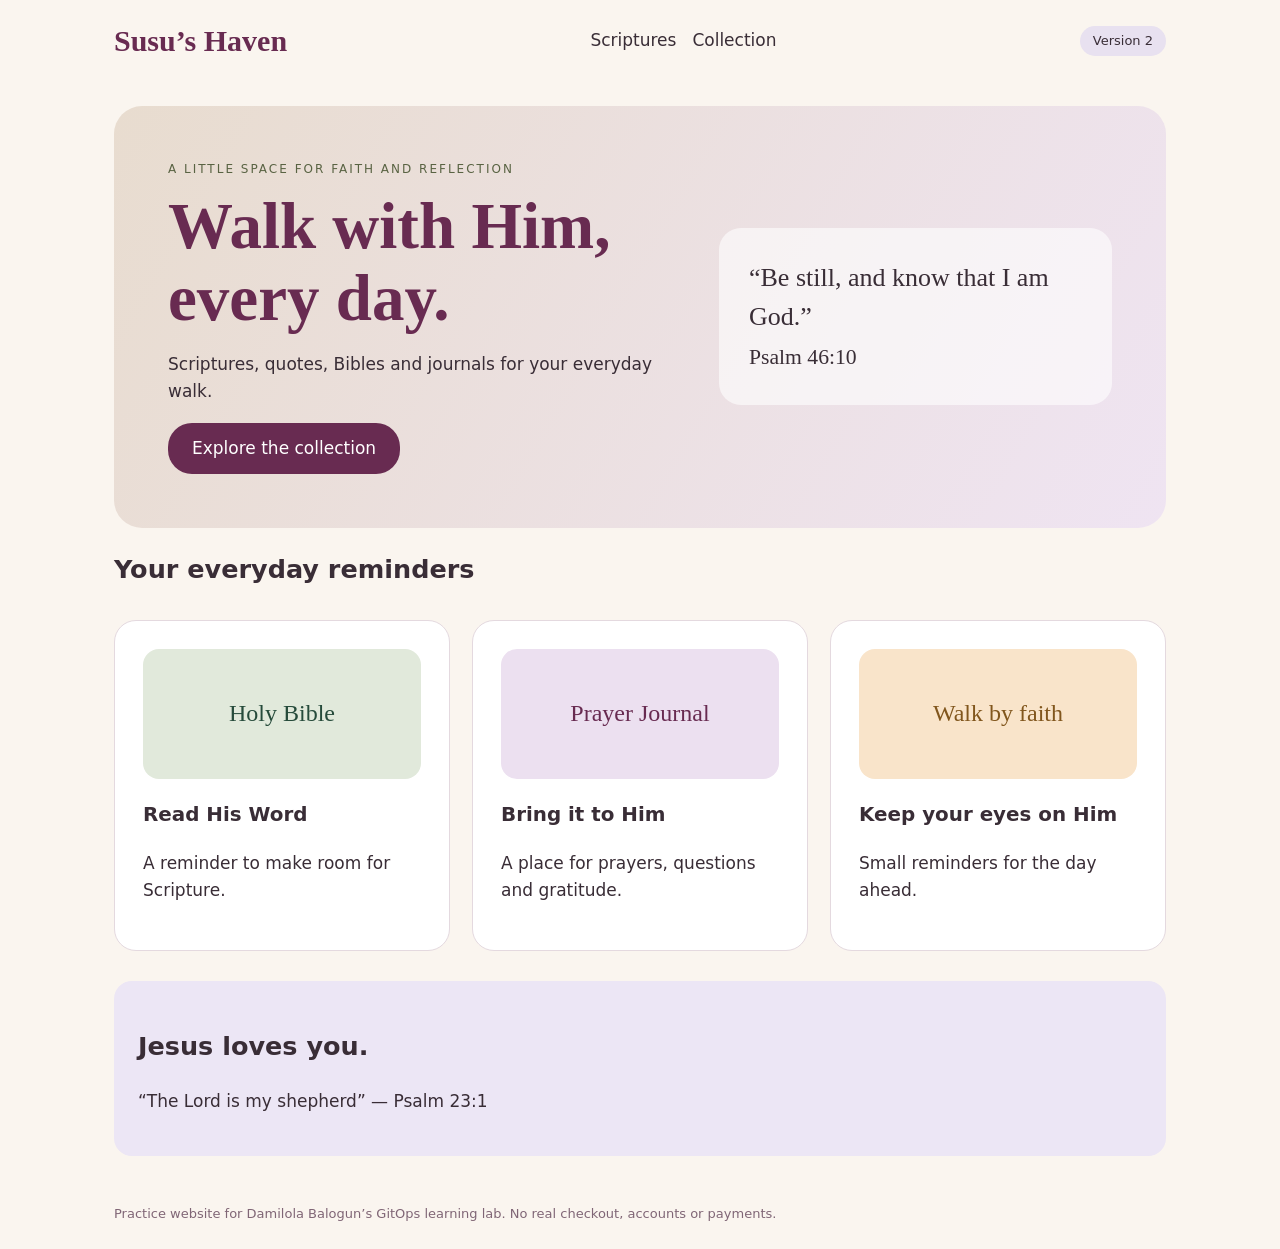
==== website/index-v2.html @ 7b83d1c5 "Add Susu's Haven GitOps practice" ====
<!doctype html>
<html lang="en"><head><meta charset="utf-8"><meta name="viewport" content="width=device-width,initial-scale=1"><title>Susu’s Haven</title>
<style>
*{box-sizing:border-box}body{margin:0;background:#faf5ef;color:#392d36;font:17px/1.6 system-ui,sans-serif}header,main,footer{max-width:1100px;margin:auto;padding:24px}header{display:flex;justify-content:space-between;gap:20px;align-items:center}.brand{font:700 30px Georgia,serif;color:#682b51}nav a{color:#392d36;margin:0 8px;text-decoration:none}.hero{padding:54px;border-radius:28px;background:linear-gradient(120deg,#e8dccf,#efe4f2);display:grid;grid-template-columns:1.3fr 1fr;gap:40px;align-items:center}h1{font:700 clamp(38px,6vw,65px)/1.1 Georgia,serif;margin:12px 0;color:#682b51}.tag{font-size:12px;letter-spacing:2px;text-transform:uppercase;color:#596343}.quote{background:#fff9;border-radius:22px;padding:30px;font:26px/1.5 Georgia,serif}.button{display:inline-block;background:#682b51;color:white;padding:12px 24px;border-radius:24px;text-decoration:none}.cards{display:grid;grid-template-columns:repeat(3,1fr);gap:22px;margin:30px 0}.card{padding:28px;border-radius:22px;background:white;border:1px solid #e4d9df}.art{height:130px;display:grid;place-items:center;font:24px Georgia,serif;border-radius:16px;background:#e1e9db;color:#264b3b}.card:nth-child(2) .art{background:#ece0f0;color:#682b51}.card:nth-child(3) .art{background:#f9e4ca;color:#81561d}.note{padding:24px;background:#ece6f5;border-radius:18px}footer{font-size:13px;color:#806676}.version{padding:5px 13px;border-radius:20px;background:#e8e1f0;font-size:13px}@media(max-width:700px){.hero,.cards{grid-template-columns:1fr}.hero{padding:28px}header{flex-wrap:wrap}}
</style></head><body><header><div class="brand">Susu’s Haven</div><nav><a href="#scriptures">Scriptures</a><a href="#collection">Collection</a></nav><span class="version">Version 2</span></header>
<main><section class="hero"><div><div class="tag">A little space for faith and reflection</div><h1>Walk with Him, every day.</h1><p>Scriptures, quotes, Bibles and journals for your everyday walk.</p><a class="button" href="#collection">Explore the collection</a></div><div class="quote">“Be still, and know that I am God.”<br><small>Psalm 46:10</small></div></section>
<section id="collection"><h2>Your everyday reminders</h2><div class="cards"><article class="card"><div class="art">Holy Bible</div><h3>Read His Word</h3><p>A reminder to make room for Scripture.</p></article><article class="card"><div class="art">Prayer Journal</div><h3>Bring it to Him</h3><p>A place for prayers, questions and gratitude.</p></article><article class="card"><div class="art">Walk by faith</div><h3>Keep your eyes on Him</h3><p>Small reminders for the day ahead.</p></article></div></section><section id="scriptures" class="note"><h2>Jesus loves you.</h2><p>“The Lord is my shepherd” — Psalm 23:1</p></section></main><footer>Practice website for Damilola Balogun’s GitOps learning lab. No real checkout, accounts or payments.</footer></body></html>
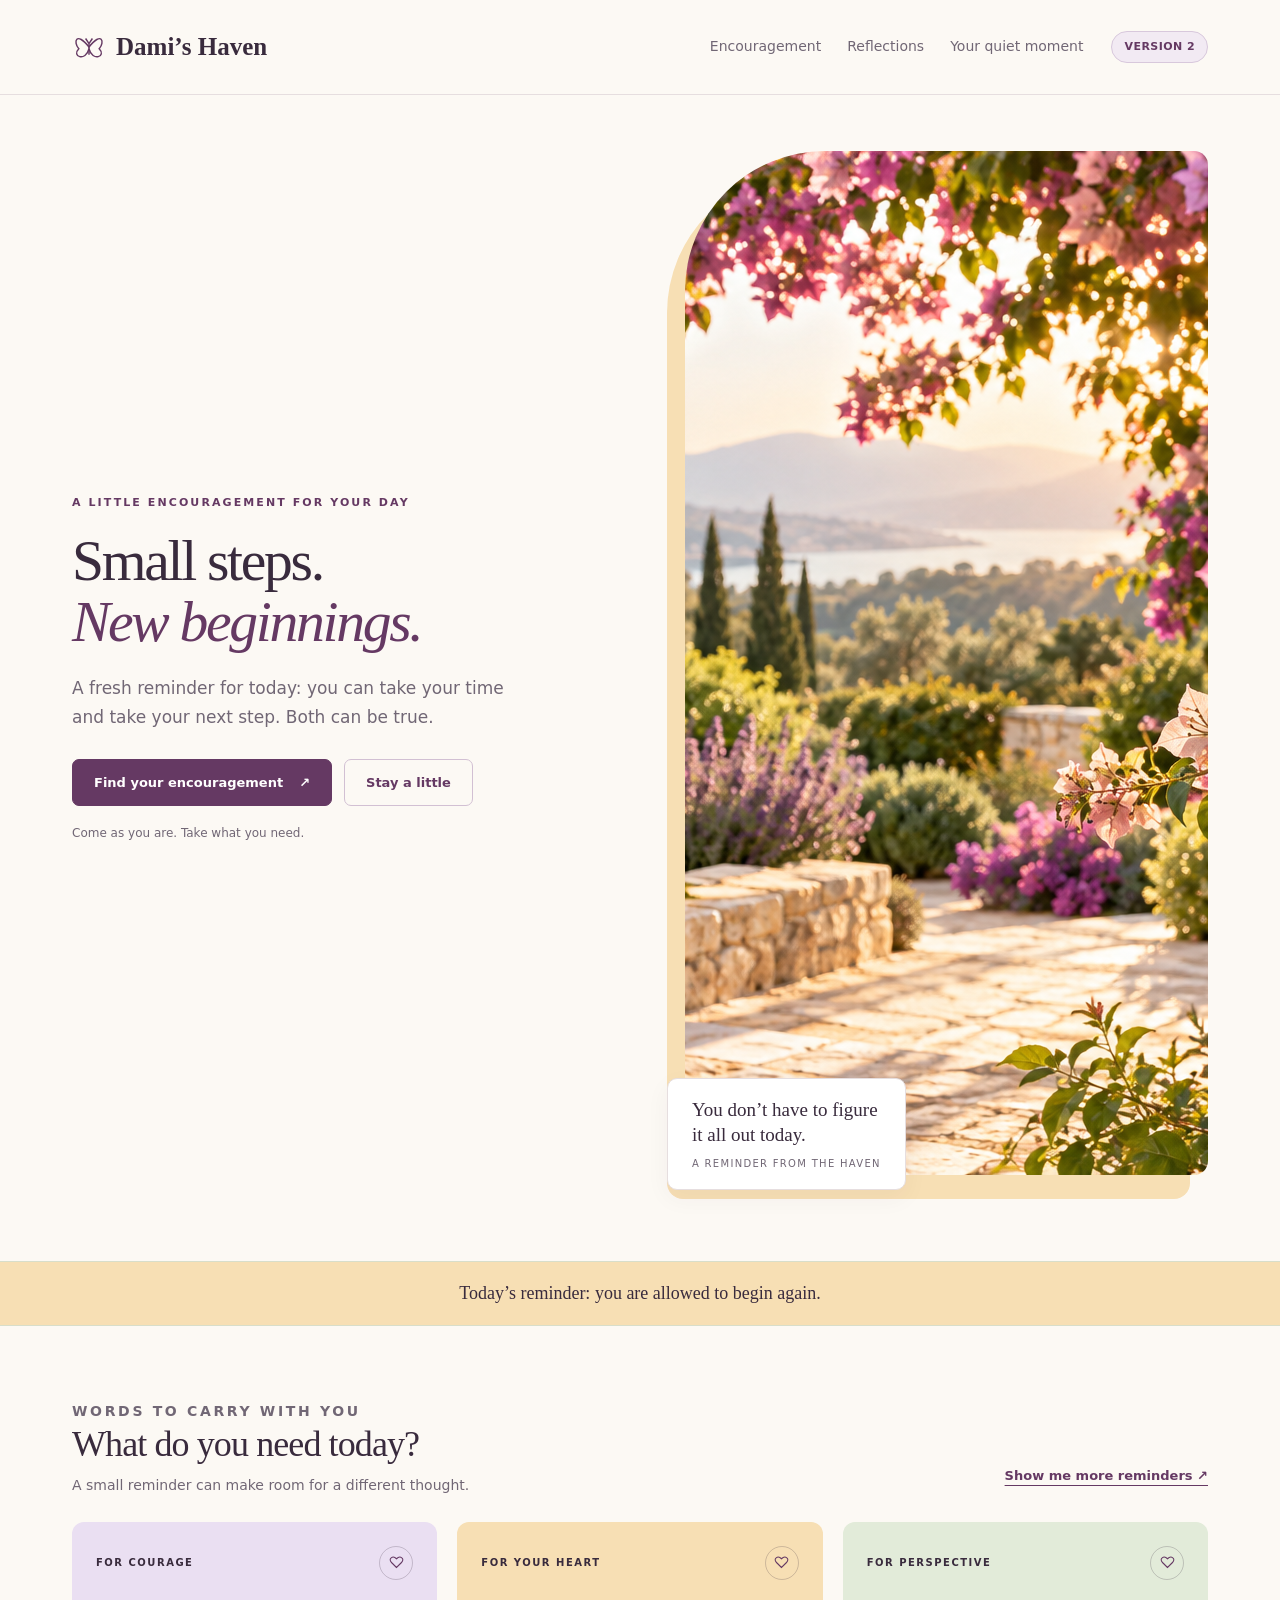
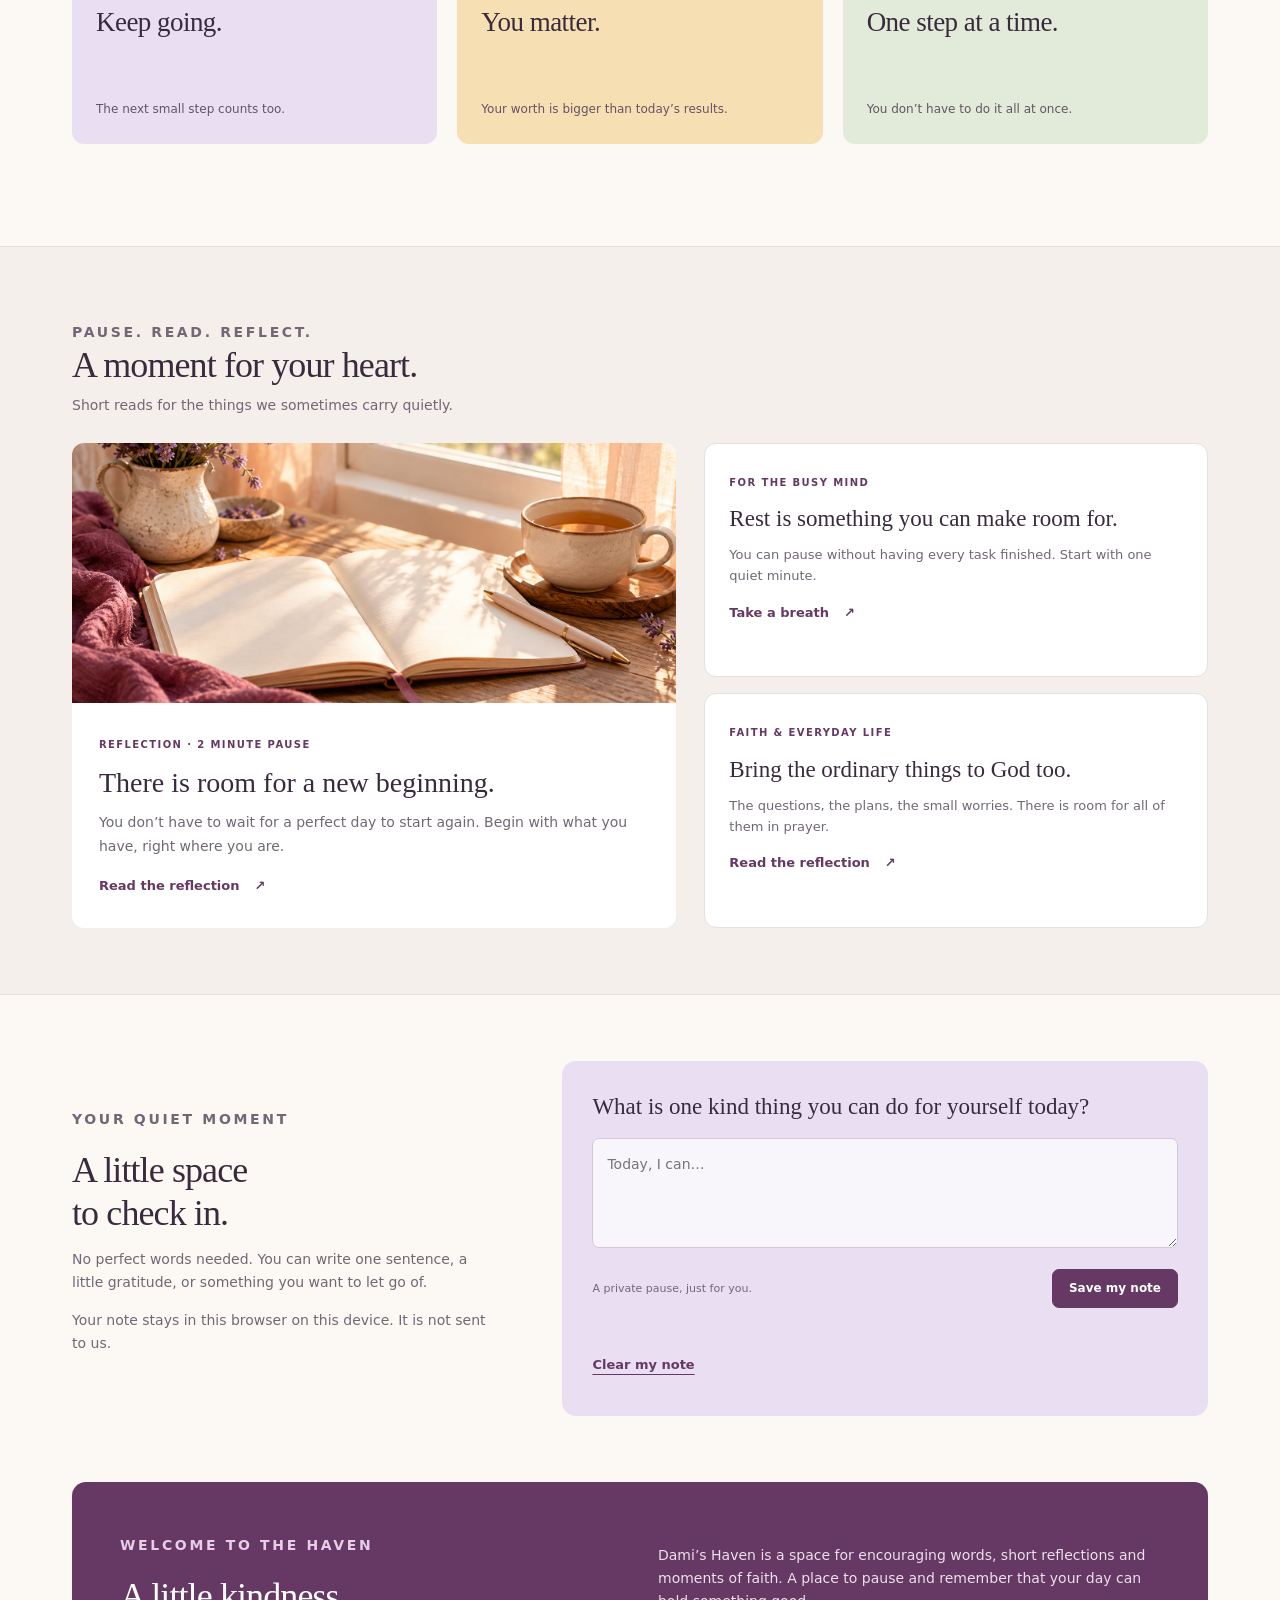
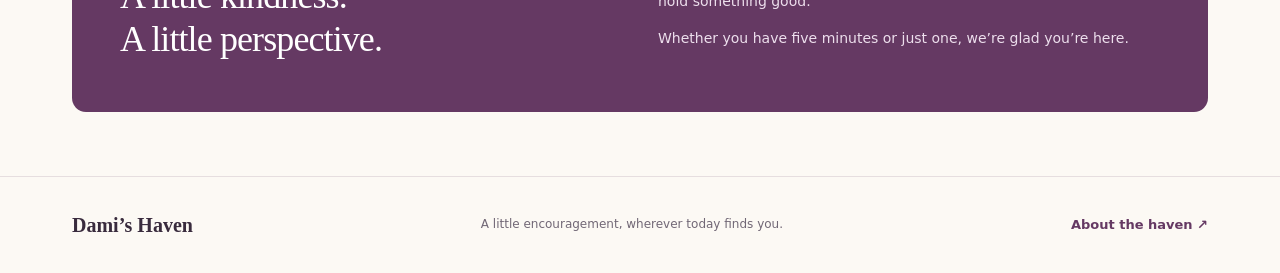
==== commit f40a7a3b: "Update website to Dami Haven" ====
--- a/website/index-v2.html
+++ b/website/index-v2.html
@@ -1,7 +1,45 @@
 <!doctype html>
-<html lang="en"><head><meta charset="utf-8"><meta name="viewport" content="width=device-width,initial-scale=1"><title>Susu’s Haven</title>
-<style>
-*{box-sizing:border-box}body{margin:0;background:#faf5ef;color:#392d36;font:17px/1.6 system-ui,sans-serif}header,main,footer{max-width:1100px;margin:auto;padding:24px}header{display:flex;justify-content:space-between;gap:20px;align-items:center}.brand{font:700 30px Georgia,serif;color:#682b51}nav a{color:#392d36;margin:0 8px;text-decoration:none}.hero{padding:54px;border-radius:28px;background:linear-gradient(120deg,#e8dccf,#efe4f2);display:grid;grid-template-columns:1.3fr 1fr;gap:40px;align-items:center}h1{font:700 clamp(38px,6vw,65px)/1.1 Georgia,serif;margin:12px 0;color:#682b51}.tag{font-size:12px;letter-spacing:2px;text-transform:uppercase;color:#596343}.quote{background:#fff9;border-radius:22px;padding:30px;font:26px/1.5 Georgia,serif}.button{display:inline-block;background:#682b51;color:white;padding:12px 24px;border-radius:24px;text-decoration:none}.cards{display:grid;grid-template-columns:repeat(3,1fr);gap:22px;margin:30px 0}.card{padding:28px;border-radius:22px;background:white;border:1px solid #e4d9df}.art{height:130px;display:grid;place-items:center;font:24px Georgia,serif;border-radius:16px;background:#e1e9db;color:#264b3b}.card:nth-child(2) .art{background:#ece0f0;color:#682b51}.card:nth-child(3) .art{background:#f9e4ca;color:#81561d}.note{padding:24px;background:#ece6f5;border-radius:18px}footer{font-size:13px;color:#806676}.version{padding:5px 13px;border-radius:20px;background:#e8e1f0;font-size:13px}@media(max-width:700px){.hero,.cards{grid-template-columns:1fr}.hero{padding:28px}header{flex-wrap:wrap}}
-</style></head><body><header><div class="brand">Susu’s Haven</div><nav><a href="#scriptures">Scriptures</a><a href="#collection">Collection</a></nav><span class="version">Version 2</span></header>
-<main><section class="hero"><div><div class="tag">A little space for faith and reflection</div><h1>Walk with Him, every day.</h1><p>Scriptures, quotes, Bibles and journals for your everyday walk.</p><a class="button" href="#collection">Explore the collection</a></div><div class="quote">“Be still, and know that I am God.”<br><small>Psalm 46:10</small></div></section>
-<section id="collection"><h2>Your everyday reminders</h2><div class="cards"><article class="card"><div class="art">Holy Bible</div><h3>Read His Word</h3><p>A reminder to make room for Scripture.</p></article><article class="card"><div class="art">Prayer Journal</div><h3>Bring it to Him</h3><p>A place for prayers, questions and gratitude.</p></article><article class="card"><div class="art">Walk by faith</div><h3>Keep your eyes on Him</h3><p>Small reminders for the day ahead.</p></article></div></section><section id="scriptures" class="note"><h2>Jesus loves you.</h2><p>“The Lord is my shepherd” — Psalm 23:1</p></section></main><footer>Practice website for Damilola Balogun’s GitOps learning lab. No real checkout, accounts or payments.</footer></body></html>
+<html lang="en">
+<head>
+  <meta charset="utf-8"><meta name="viewport" content="width=device-width,initial-scale=1">
+  <meta name="description" content="Dami’s Haven is a little space for encouragement, thoughtful reflections and a moment to breathe.">
+  <title>Dami’s Haven — A little encouragement for your day</title>
+  <link rel="icon" href="assets/butterfly.svg" type="image/svg+xml">
+  <link rel="stylesheet" href="assets/styles.css"><script src="assets/app.js" defer></script>
+</head>
+<body data-version="v2">
+<a class="skip" href="#main">Skip to content</a>
+<header class="header"><div class="wrap header-inner">
+  <a class="brand" href="#" aria-label="Dami’s Haven home"><svg viewBox="0 0 40 40" fill="none" aria-hidden="true"><path d="M20 20C5 1 1 14 8 22c-9 9 8 16 12 0 4 16 21 9 12 0C39 14 35 1 20 20Z" stroke="currentColor" stroke-width="1.7"/><path d="M20 15v14m0-13-4-6m4 6 4-6" stroke="currentColor" stroke-width="1.7"/></svg>Dami’s Haven</a>
+  <nav aria-label="Main navigation"><a href="#encouragement">Encouragement</a><a href="#reflections">Reflections</a><a href="#journal">Your quiet moment</a></nav>
+  <span class="version" id="version-badge">VERSION 2</span>
+</div></header>
+<main id="main">
+<section class="wrap hero" aria-labelledby="hero-title">
+  <div><p class="eyebrow">A little encouragement for your day</p><h1 id="hero-title">Small steps.<br><em>New beginnings.</em></h1>
+  <p class="lead" id="hero-description">For the days you need a deep breath, a kind word, or a reminder that you can begin again.</p>
+  <div class="actions"><a class="button" href="#encouragement">Find your encouragement <span aria-hidden="true">↗</span></a><a class="button secondary" href="#reflections">Stay a little</a></div>
+  <p class="small-note">Come as you are. Take what you need.</p></div>
+  <div class="hero-art"><img src="assets/garden.png" width="1536" height="1024" alt="A peaceful sunlit garden with flowers and a welcoming place to sit" fetchpriority="high"><div class="art-note">You don’t have to figure<br>it all out today.<span>A reminder from the haven</span></div></div>
+</section>
+<div class="welcome-strip" id="welcome-strip">Keep going. You matter. One step at a time.</div>
+<section class="wrap section" id="encouragement" aria-labelledby="encouragement-title">
+  <div class="section-heading"><div><p class="eyebrow">Words to carry with you</p><h2 id="encouragement-title">What do you need today?</h2><p>A small reminder can make room for a different thought.</p></div><button class="quiet-button" id="refresh-quotes" type="button">Show me more reminders ↗</button></div>
+  <div class="quote-grid" id="quote-grid"></div><p class="status" id="quote-status" role="status" aria-live="polite"></p>
+</section>
+<section class="reflections" id="reflections" aria-labelledby="reflections-title"><div class="wrap section">
+  <div class="section-heading"><div><p class="eyebrow">Pause. Read. Reflect.</p><h2 id="reflections-title">A moment for your heart.</h2><p>Short reads for the things we sometimes carry quietly.</p></div></div>
+  <div class="reflections-grid">
+    <article class="feature-card"><img src="assets/journal.png" width="1536" height="1024" alt="An open journal, tea and flowers beside a sunlit window" loading="lazy"><div class="feature-copy"><span class="meta">Reflection · 2 minute pause</span><h3 id="feature-title">You don’t have to rush your becoming.</h3><p id="feature-excerpt">Some days, growing looks like showing up again. Give yourself room to take the next small step.</p><button class="text-link" type="button" data-article="becoming">Read the reflection <span aria-hidden="true">↗</span></button></div></article>
+    <div class="reflection-list"><article class="mini-reflection"><span class="meta">For the busy mind</span><h3>Rest is something you can make room for.</h3><p>You can pause without having every task finished. Start with one quiet minute.</p><button class="text-link" type="button" data-article="rest">Take a breath <span aria-hidden="true">↗</span></button></article>
+    <article class="mini-reflection"><span class="meta">Faith & everyday life</span><h3>Bring the ordinary things to God too.</h3><p>The questions, the plans, the small worries. There is room for all of them in prayer.</p><button class="text-link" type="button" data-article="faith">Read the reflection <span aria-hidden="true">↗</span></button></article></div>
+  </div>
+</div></section>
+<section class="wrap section journal" id="journal" aria-labelledby="journal-title"><div><p class="eyebrow">Your quiet moment</p><h2 id="journal-title">A little space<br>to check in.</h2><p>No perfect words needed. You can write one sentence, a little gratitude, or something you want to let go of.</p><p>Your note stays in this browser on this device. It is not sent to us.</p></div>
+  <div class="journal-card"><label for="journal-note">What is one kind thing you can do for yourself today?</label><textarea id="journal-note" maxlength="3000" placeholder="Today, I can…"></textarea><div class="journal-foot"><small>A private pause, just for you.</small><button class="button" id="save-note" type="button">Save my note</button></div><p class="status" id="note-status" role="status" aria-live="polite"></p><button class="quiet-button" id="clear-note" type="button">Clear my note</button></div>
+</section>
+<section class="wrap"><div class="about" id="about"><div><p class="eyebrow">Welcome to the haven</p><h2>A little kindness.<br>A little perspective.</h2></div><div><p>Dami’s Haven is a space for encouraging words, short reflections and moments of faith. A place to pause and remember that your day can hold something good.</p><p>Whether you have five minutes or just one, we’re glad you’re here.</p></div></div></section>
+</main>
+<footer class="footer"><div class="wrap footer-inner"><a class="brand" href="#">Dami’s Haven</a><p>A little encouragement, wherever today finds you.</p><a class="text-link" href="#about">About the haven ↗</a></div></footer>
+<dialog id="reflection-dialog" aria-labelledby="dialog-title"><button class="dialog-close" id="close-dialog" type="button" aria-label="Close reflection">×</button><p class="eyebrow">A moment for your heart</p><h2 id="dialog-title"></h2><div id="dialog-content"></div><button class="button secondary" id="done-reading" type="button">Back to the haven</button></dialog>
+</body></html>
--- a/website/assets/styles.css
+++ b/website/assets/styles.css
@@ -0,0 +1,6 @@
+@charset "UTF-8";
+:root{--ink:#392b3d;--plum:#653963;--paper:#fcf9f4;--muted:#716775;--line:#e6dedf;--peach:#f7ddc7;--sage:#e7ebdb;--lavender:#eee4f1}
+*{box-sizing:border-box}html{scroll-behavior:smooth;scroll-padding-top:90px}body{margin:0;color:var(--ink);background:var(--paper);font:16px/1.65 system-ui,-apple-system,BlinkMacSystemFont,"Segoe UI",sans-serif}button,input,textarea{font:inherit}button,a{-webkit-tap-highlight-color:transparent}button{cursor:pointer}a{color:inherit}img{display:block;width:100%;object-fit:cover}button:focus-visible,a:focus-visible,textarea:focus-visible{outline:3px solid #a6729c;outline-offset:5px}.wrap{max-width:1200px;margin:auto;padding:0 32px}.skip{position:absolute;top:-100px;background:white;padding:12px;z-index:10}.skip:focus{top:0}.header{border-bottom:1px solid var(--line);background:var(--paper)}.header-inner{height:94px;display:flex;align-items:center;gap:28px}.brand{display:flex;align-items:center;gap:10px;text-decoration:none;font:600 25px Georgia,serif;white-space:nowrap}.brand svg{width:34px;height:34px;color:var(--plum)}nav{display:flex;gap:26px;margin-left:auto}nav a{text-decoration:none;color:var(--muted);font-size:14px}nav a:hover{color:var(--plum)}.version{border:1px solid #d8c8dc;background:#f2eaf3;color:var(--plum);border-radius:30px;padding:6px 12px;font-size:11px;font-weight:700;letter-spacing:.04em;white-space:nowrap}.hero{display:grid;grid-template-columns:1fr 1fr;gap:54px;align-items:center;padding-top:56px;padding-bottom:62px}.eyebrow{text-transform:uppercase;letter-spacing:.19em;font-size:11px;font-weight:700;color:var(--plum);margin:0 0 18px}.hero h1{font:400 clamp(42px,4.5vw,68px)/1.06 Georgia,serif;letter-spacing:-.04em;margin:0 0 22px;max-width:580px}.hero h1 em{font-weight:400;color:var(--plum)}.hero p.lead{font-size:17px;color:var(--muted);max-width:450px;margin:0 0 28px}.actions{display:flex;gap:12px;flex-wrap:wrap}.button{display:inline-flex;align-items:center;justify-content:center;gap:16px;padding:12px 21px;border-radius:7px;border:1px solid var(--plum);background:var(--plum);color:white;text-decoration:none;font-size:13px;font-weight:650}.button:hover{background:#4d294c}.button.secondary{background:transparent;color:var(--plum);border-color:#d2c0d3}.button.secondary:hover{background:var(--lavender)}.small-note{font-size:12px;color:var(--muted);margin-top:18px}.hero-art{position:relative;padding:0 0 24px 18px}.hero-art:before{content:"";position:absolute;inset:22px 18px 0 0;background:var(--peach);border-radius:140px 16px 16px 16px}.hero-art img{position:relative;aspect-ratio:1.15;border-radius:140px 14px 14px 14px}.art-note{position:absolute;bottom:9px;left:0;max-width:270px;padding:18px 24px;background:white;border:1px solid var(--line);box-shadow:0 8px 25px #392b3d0c;border-radius:10px;font:400 19px/1.35 Georgia,serif}.art-note span{display:block;color:var(--muted);font:10px/1.5 system-ui,sans-serif;letter-spacing:.13em;text-transform:uppercase;margin-top:8px}.welcome-strip{background:var(--sage);padding:19px;text-align:center;font:18px/1.4 Georgia,serif;border-top:1px solid #d8deca;border-bottom:1px solid #d8deca}.section{padding-top:66px;padding-bottom:66px}.section-heading{display:flex;justify-content:space-between;align-items:flex-end;gap:24px;margin-bottom:25px}.section-heading h2,.journal h2,.about h2{font:400 36px/1.18 Georgia,serif;letter-spacing:-.025em;margin:0}.section-heading p{margin:8px 0 0;color:var(--muted);font-size:14px}.quiet-button{border:0;background:transparent;color:var(--plum);padding:10px 0;font-size:13px;font-weight:650;text-decoration:underline;text-underline-offset:5px}.quote-grid{display:grid;grid-template-columns:repeat(3,1fr);gap:20px}.quote-card{min-height:222px;padding:24px;border-radius:12px;background:var(--lavender);display:flex;flex-direction:column;position:relative}.quote-card:nth-child(2){background:var(--peach)}.quote-card:nth-child(3){background:var(--sage)}.quote-card .card-top{display:flex;justify-content:space-between;align-items:center}.category{font-size:10px;letter-spacing:.15em;text-transform:uppercase;font-weight:650}.save-button{background:transparent;border:1px solid #392b3d38;border-radius:50%;width:34px;height:34px;color:var(--plum);display:grid;place-items:center}.save-button[aria-pressed=true]{background:var(--plum);color:white;border-color:var(--plum)}.save-button svg{width:15px;height:15px}.quote-card blockquote{font:400 27px/1.3 Georgia,serif;letter-spacing:-.02em;margin:25px 0 12px}.quote-card p{font-size:12px;color:#625464;margin:auto 0 0}.status{min-height:24px;margin:12px 0 0;color:var(--plum);font-size:12px}.reflections{background:#f4efea;border-top:1px solid var(--line);border-bottom:1px solid var(--line)}.reflections-grid{display:grid;grid-template-columns:1.2fr 1fr;gap:28px}.feature-card{background:white;border-radius:12px;overflow:hidden}.feature-card img{height:260px}.feature-copy{padding:27px}.meta{font-size:10px;font-weight:700;letter-spacing:.14em;color:var(--plum);text-transform:uppercase}.feature-copy h3{font:400 28px/1.2 Georgia,serif;margin:10px 0}.feature-copy p{color:var(--muted);font-size:14px;margin:12px 0}.text-link{display:inline-flex;align-items:center;gap:15px;text-decoration:none;color:var(--plum);font-size:13px;font-weight:650;border:0;background:none;padding:5px 0}.text-link:hover{text-decoration:underline}.reflection-list{display:flex;flex-direction:column;gap:16px}.mini-reflection{background:white;border:1px solid var(--line);padding:24px;border-radius:12px;flex:1}.mini-reflection h3{font:400 23px/1.3 Georgia,serif;margin:10px 0}.mini-reflection p{color:var(--muted);font-size:13px;margin:10px 0}.journal{display:grid;grid-template-columns:.8fr 1.2fr;gap:60px;align-items:center}.journal p{font-size:14px;color:var(--muted)}.journal-card{padding:30px;background:var(--lavender);border-radius:14px}.journal-card label{display:block;font:400 23px/1.4 Georgia,serif;margin-bottom:15px}.journal-card textarea{resize:vertical;width:100%;min-height:110px;border:1px solid #d7c6da;border-radius:7px;background:#ffffffb8;padding:14px;color:var(--ink);font-size:14px}.journal-foot{display:flex;justify-content:space-between;gap:12px;align-items:center;margin-top:12px}.journal-foot .button{font-size:12px;padding:9px 16px}.journal-foot small{font-size:11px;color:var(--muted)}.about{background:var(--plum);color:white;padding:48px;border-radius:14px;display:grid;grid-template-columns:1fr 1fr;gap:36px;align-items:center;margin-bottom:64px}.about .eyebrow{color:#e9cde8}.about p{color:#eddfed;font-size:14px}.footer{padding:26px 0;border-top:1px solid var(--line)}.footer-inner{display:flex;justify-content:space-between;gap:20px;align-items:center}.footer .brand{font-size:20px}.footer p{font-size:12px;color:var(--muted)}dialog{border:1px solid var(--line);border-radius:16px;padding:35px;max-width:620px;width:calc(100% - 32px);color:var(--ink);background:var(--paper)}dialog::backdrop{background:#241c2b88}dialog h2{font:400 32px/1.2 Georgia,serif;margin-top:14px}dialog p{color:var(--muted);font-size:15px}.dialog-close{float:right;border:1px solid var(--line);border-radius:50%;width:34px;height:34px;background:white;color:var(--ink)}[hidden]{display:none!important}body[data-version=v2]{--peach:#f7dfb4;--sage:#e2ebd9;--lavender:#eadff2}body[data-version=v2] .welcome-strip{background:#f7dfb4}
+@media(max-width:900px){nav{gap:14px}.header-inner{gap:15px}.hero{gap:28px}.hero h1{font-size:48px}.journal{gap:30px}.wrap{padding-left:24px;padding-right:24px}}
+@media(max-width:700px){.header-inner{height:auto;min-height:88px;flex-wrap:wrap;padding-top:18px;padding-bottom:18px;gap:12px}.brand{font-size:23px}nav{order:3;width:100%;margin-left:0;justify-content:space-between}.version{margin-left:auto}.hero,.reflections-grid,.journal,.about{grid-template-columns:1fr}.hero{padding-top:34px;padding-bottom:36px}.hero h1{font-size:48px;max-width:450px}.hero-art{max-width:520px;width:100%;margin:auto}.hero-art img{aspect-ratio:1.5}.quote-grid{grid-template-columns:1fr}.quote-card{min-height:190px}.section{padding-top:42px;padding-bottom:42px}.section-heading{align-items:flex-start}.section-heading h2,.journal h2,.about h2{font-size:31px}.section-heading .quiet-button{max-width:110px;text-align:right;flex-shrink:0}.feature-card img{height:220px}.journal{gap:20px}.journal-card{padding:23px}.journal-foot{align-items:flex-start}.about{padding:28px;margin-bottom:40px;gap:10px}.footer-inner{flex-direction:column;align-items:flex-start;gap:0}.welcome-strip{font-size:16px}dialog{padding:25px}}
+@media(prefers-reduced-motion:reduce){html{scroll-behavior:auto}}
